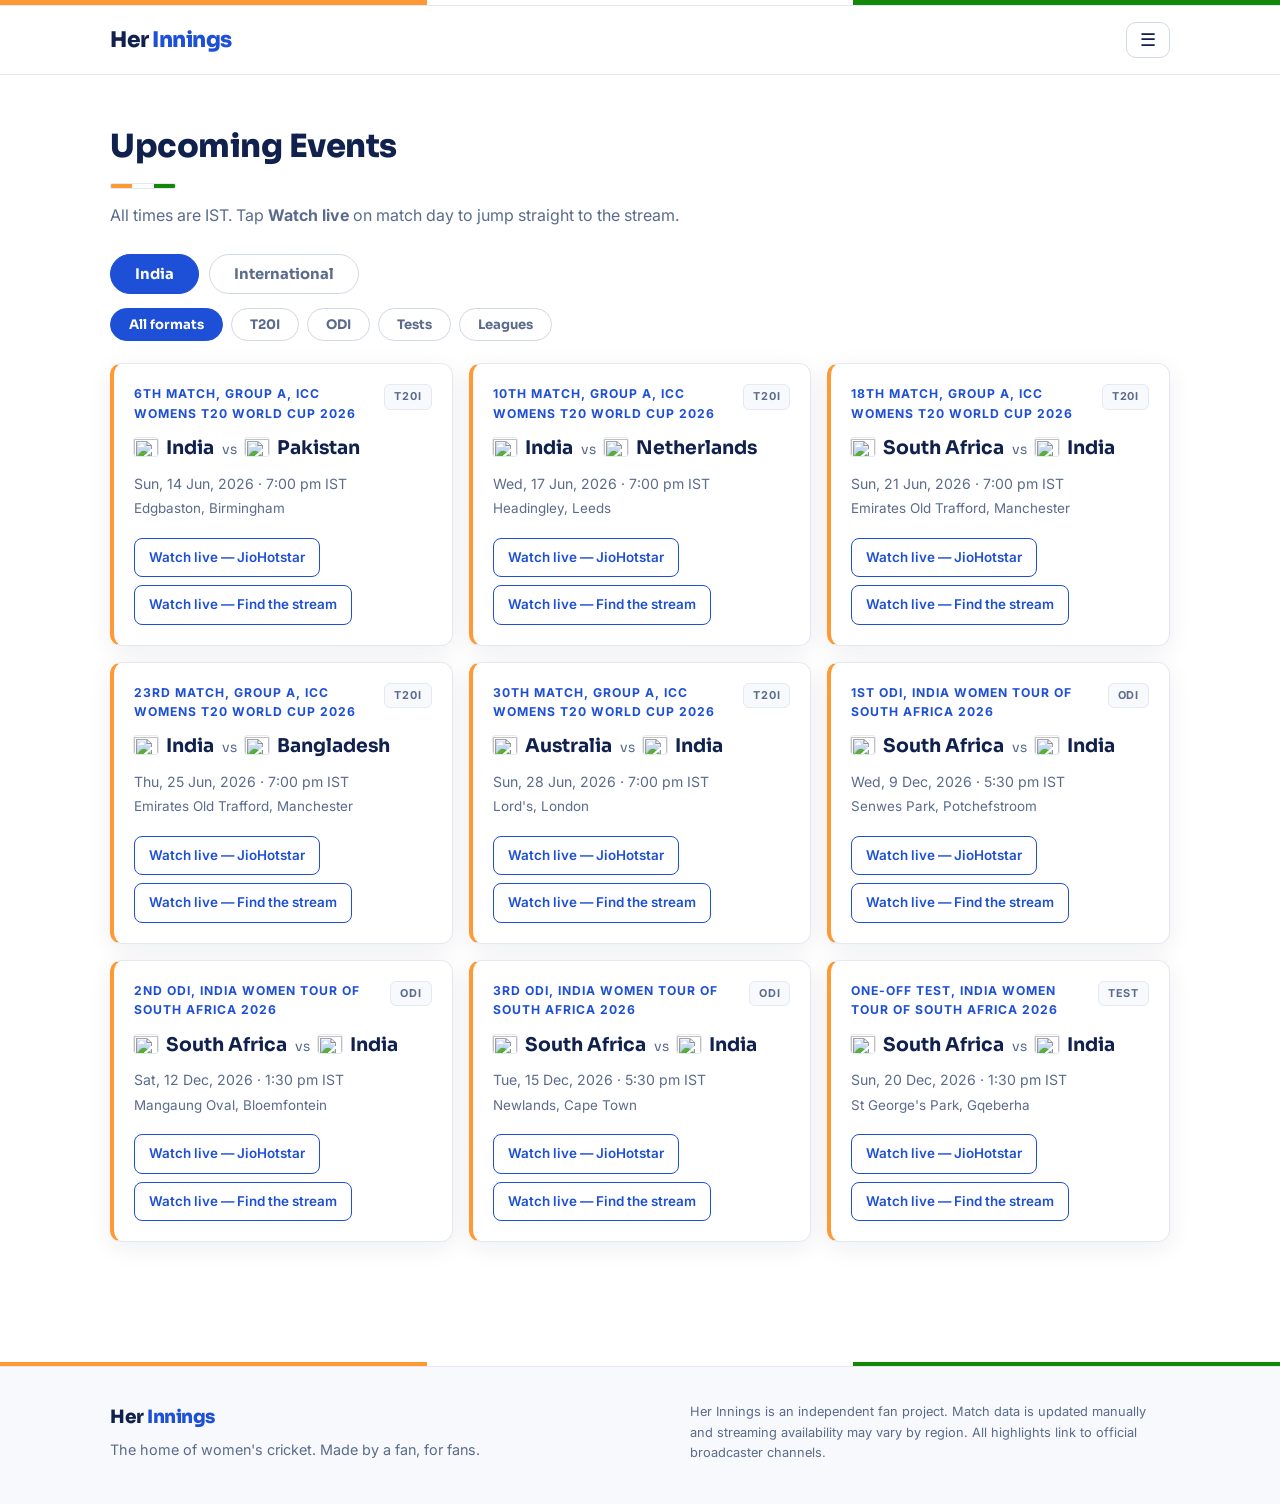
==== events.html @ af9e521b "Split the single-page app into real separate pages index/events/stats/highlights are now standalone " ====
<!DOCTYPE html>
<html lang="en">
<head>
  <meta charset="UTF-8" />
  <meta name="viewport" content="width=device-width, initial-scale=1.0" />
  <title>Upcoming Events — Her Innings</title>
  <meta name="description" content="Upcoming women's cricket fixtures — India and international, T20I, ODI, Tests and leagues, with where to watch." />
  <link rel="preconnect" href="https://fonts.googleapis.com">
  <link href="https://fonts.googleapis.com/css2?family=Sora:wght@400;600;700;800&family=Inter:wght@400;500;600&display=swap" rel="stylesheet">
  <link rel="stylesheet" href="css/style.css?v=8" />
</head>
<body>

  <!-- ===== NAVBAR ===== -->
  <header class="navbar">
    <div class="nav-inner">
      <a class="brand" href="index.html">
        <span class="brand-name">Her <span>Innings</span></span>
      </a>
      <nav class="nav-links" id="navLinks">
        <a href="index.html">Home</a>
        <a href="events.html">Events</a>
        <a href="stats.html">Stats</a>
        <a href="highlights.html">Highlights</a>
      </nav>
      <button class="nav-toggle" id="navToggle" aria-label="Menu">&#9776;</button>
    </div>
  </header>

  <main>
    <section class="page">
      <div class="container">
        <h2 class="page-title">Upcoming Events</h2>
        <p class="page-sub">All times are IST. Tap <strong>Watch live</strong> on match day to jump straight to the stream.</p>

        <div class="subtabs">
          <button class="subtab active" data-events-tab="india">India</button>
          <button class="subtab" data-events-tab="world">International</button>
        </div>

        <div class="subtabs subtabs-format">
          <button class="subtab active" data-format-tab="all">All formats</button>
          <button class="subtab" data-format-tab="T20I">T20I</button>
          <button class="subtab" data-format-tab="ODI">ODI</button>
          <button class="subtab" data-format-tab="Test">Tests</button>
          <button class="subtab" data-format-tab="leagues">Leagues</button>
        </div>

        <div class="search-row" id="worldSearchRow" hidden>
          <input type="search" id="countrySearch" placeholder="Search a country — e.g. Australia, England, Sri Lanka" />
        </div>

        <div class="card-grid" id="eventsGrid"></div>
        <p class="empty-msg" id="eventsEmpty" hidden>No upcoming matches for that filter. Try another format or country!</p>
      </div>
    </section>
  </main>

  <footer class="footer">
    <div class="container footer-inner">
      <div>
        <p class="brand-name footer-brand">Her <span>Innings</span></p>
        <p class="footer-tag">The home of women's cricket. Made by a fan, for fans.</p>
      </div>
      <p class="footer-note">
        Her Innings is an independent fan project. Match data is updated manually and streaming availability may vary by region.
        All highlights link to official broadcaster channels.
      </p>
    </div>
  </footer>

  <script src="js/data.js?v=8"></script>
  <script src="js/app.js?v=8"></script>
  <script src="js/live.js?v=8"></script>
</body>
</html>
---- css/style.css ----
/* =========================================================
   Her Innings — Women's Cricket Hub
   Theme: clean white, India-blue lines, tricolour accents.
   ========================================================= */

:root {
  --bg: #ffffff;
  --bg-soft: #f7f9fc;
  --card: #ffffff;
  --border: #e4e9f1;
  --border-strong: #cfd8e6;
  --text: #11214d;            /* deep navy ink */
  --text-dim: #5b6b8c;
  --blue: #1d4fd7;            /* India jersey blue */
  --blue-dark: #14348f;
  --blue-soft: #eef3ff;
  --saffron: #ff9933;
  --green: #138808;
  --tricolour: linear-gradient(90deg, #ff9933 0 33.33%, #ffffff 33.33% 66.66%, #138808 66.66% 100%);
  --radius: 12px;
  --shadow: 0 6px 24px rgba(17, 33, 77, 0.07);
  --font-display: 'Sora', sans-serif;
  --font-body: 'Inter', sans-serif;
}

* { margin: 0; padding: 0; box-sizing: border-box; }

html { scroll-behavior: smooth; }

body {
  background: var(--bg);
  color: var(--text);
  font-family: var(--font-body);
  line-height: 1.6;
  min-height: 100vh;
}

.container { max-width: 1100px; margin: 0 auto; padding: 0 20px; }

/* ===== Tricolour top ribbon ===== */
body::before {
  content: "";
  display: block;
  height: 5px;
  background: var(--tricolour);
  border-bottom: 1px solid var(--border);
}

/* ===== Navbar ===== */
.navbar {
  position: sticky; top: 0; z-index: 100;
  background: rgba(255, 255, 255, 0.94);
  backdrop-filter: blur(10px);
  border-bottom: 1px solid var(--border);
}
.nav-inner {
  max-width: 1100px; margin: 0 auto; padding: 16px 20px;
  display: flex; align-items: center; justify-content: space-between; gap: 16px;
}
.brand { text-decoration: none; }
.brand-name {
  font-family: var(--font-display); font-weight: 800; font-size: 1.35rem;
  color: var(--text); letter-spacing: -0.5px;
}
.brand-name span { color: var(--blue); }
/* dropdown menu behind the hamburger (all screen sizes) */
.nav-links {
  display: none; position: absolute; top: calc(100% + 8px); right: 20px;
  flex-direction: column; min-width: 220px; padding: 8px;
  background: #ffffff; border: 1px solid var(--border); border-radius: var(--radius);
  box-shadow: 0 12px 32px rgba(17, 33, 77, 0.14);
  animation: menuDrop 0.18s ease;
}
.nav-links.open { display: flex; }
@keyframes menuDrop { from { opacity: 0; transform: translateY(-6px); } to { opacity: 1; transform: none; } }
.nav-links a {
  color: var(--text-dim); text-decoration: none; font-weight: 600; font-size: 0.95rem;
  padding: 11px 14px; border-radius: 8px; border-left: 3px solid transparent;
  transition: all 0.15s;
}
.nav-links a:hover { color: var(--text); background: var(--bg-soft); }
.nav-links a.active { color: var(--blue); background: var(--blue-soft); border-left-color: var(--blue); }
.nav-toggle {
  display: block; background: #ffffff; border: 1.5px solid var(--border-strong); color: var(--text);
  font-size: 1.15rem; line-height: 1; padding: 8px 13px; border-radius: 10px; cursor: pointer;
  transition: all 0.2s;
}
.nav-toggle:hover { border-color: var(--blue); color: var(--blue); }

/* ===== Pages (each one is its own .html file now) ===== */
.page { display: block; padding-bottom: 80px; animation: fadeIn 0.3s ease; }
@keyframes fadeIn { from { opacity: 0; } to { opacity: 1; } }

/* ===== Hero — centred headline, photo banner below ===== */
.hero { padding: 72px 20px 0; text-align: center; }
.hero-inner { max-width: 780px; margin: 0 auto; }
.hero-kicker {
  display: inline-block;
  font-family: var(--font-display); font-weight: 700; font-size: 0.76rem;
  letter-spacing: 3px; color: var(--blue); margin-bottom: 18px;
  padding: 7px 16px; border: 1px solid var(--border-strong); border-radius: 999px;
  background: var(--blue-soft);
}
.hero h1 {
  font-family: var(--font-display); font-size: clamp(2rem, 4.6vw, 3.3rem);
  font-weight: 800; line-height: 1.16; letter-spacing: -1px;
}
.hero h1 em { font-style: italic; color: var(--blue); }
.hero-sub { color: var(--text-dim); font-size: 1.06rem; margin: 22px auto 30px; max-width: 580px; }
.hero-actions { display: flex; gap: 14px; flex-wrap: wrap; justify-content: center; }

.hero-photo {
  max-width: 880px; margin: 56px auto 0;
  border-radius: var(--radius); overflow: hidden;
  background: var(--card); border: 1px solid var(--border);
  box-shadow: var(--shadow); text-align: left;
}
.hero-photo img { display: block; width: 100%; height: auto; }
.hero-photo figcaption {
  padding: 14px 18px; font-size: 0.88rem; font-weight: 600; color: var(--text-dim);
  border-top: 4px solid;
  border-image: var(--tricolour) 1;
  background: var(--bg-soft);
}

.btn {
  display: inline-block; padding: 13px 28px; border-radius: 10px;
  font-family: var(--font-display); font-weight: 700; font-size: 0.93rem;
  text-decoration: none; transition: all 0.2s; cursor: pointer; border: none;
}
.btn-primary { background: var(--blue); color: #ffffff; }
.btn-primary:hover { background: var(--blue-dark); transform: translateY(-1px); }
.btn-ghost { background: #ffffff; color: var(--blue); border: 1.5px solid var(--blue); }
.btn-ghost:hover { background: var(--blue-soft); }

/* ===== Ticker ===== */
.ticker {
  margin: 48px 0 6px; padding: 13px 18px;
  background: var(--blue-soft);
  border: 1px solid var(--border); border-left: 3px solid var(--blue);
  border-radius: 10px;
  font-weight: 500; font-size: 0.94rem; color: var(--text-dim);
  display: flex; align-items: center; gap: 10px;
}
.ticker strong { color: var(--text); }
.ticker .dot {
  width: 8px; height: 8px; border-radius: 50%; background: var(--green);
  animation: pulse 1.4s infinite; flex-shrink: 0;
}
@keyframes pulse { 0%,100% { opacity: 1; } 50% { opacity: 0.3; } }

/* ===== Section titles ===== */
.section-title {
  font-family: var(--font-display); font-size: 1.45rem; font-weight: 700;
  margin: 46px 0 20px; padding-left: 14px;
  border-left: 4px solid var(--blue);
}
.title-accent { color: var(--text-dim); font-weight: 400; font-size: 1.05rem; }
.page-title {
  font-family: var(--font-display); font-size: 2rem; font-weight: 800;
  margin: 46px 0 8px; letter-spacing: -0.5px;
}
.page-title::after {
  content: ""; display: block; width: 64px; height: 4px; margin-top: 10px;
  background: var(--tricolour); border: 1px solid var(--border); border-radius: 2px;
}
.page-sub { color: var(--text-dim); margin: 14px 0 26px; max-width: 640px; }

/* ===== Why grid ===== */
.why-grid { display: grid; grid-template-columns: repeat(auto-fit, minmax(230px, 1fr)); gap: 16px; }
.why-card {
  background: var(--card); border: 1px solid var(--border); border-top: 3px solid var(--blue);
  border-radius: var(--radius); padding: 24px 22px; box-shadow: var(--shadow);
}
.why-card h3 {
  font-family: var(--font-display); font-size: 1.02rem; margin-bottom: 8px; color: var(--text);
}
.why-card p { color: var(--text-dim); font-size: 0.92rem; margin-top: 8px; }

/* ===== Sub-tabs ===== */
.subtabs { display: flex; gap: 10px; margin-bottom: 22px; flex-wrap: wrap; }
.subtab {
  background: #ffffff; color: var(--text-dim); border: 1.5px solid var(--border-strong);
  padding: 10px 24px; border-radius: 999px; font-family: var(--font-display);
  font-weight: 700; font-size: 0.92rem; cursor: pointer; transition: all 0.2s;
}
.subtab:hover { color: var(--blue); border-color: var(--blue); }
.subtab.active { background: var(--blue); color: #ffffff; border-color: var(--blue); }
.subtabs-format { margin-top: -8px; gap: 8px; }
.subtabs-format .subtab { padding: 7px 18px; font-size: 0.82rem; }

/* ===== Search & filters ===== */
.search-row { margin-bottom: 24px; }
.filter-row { display: flex; gap: 12px; margin-bottom: 26px; flex-wrap: wrap; }
input[type="search"], select {
  background: #ffffff; border: 1.5px solid var(--border-strong); color: var(--text);
  padding: 12px 16px; border-radius: 10px; font-family: var(--font-body);
  font-size: 0.95rem; outline: none; transition: border-color 0.2s;
}
input[type="search"]::placeholder { color: #93a3bf; }
input[type="search"] { width: 100%; max-width: 480px; }
.filter-row input[type="search"] { flex: 1; min-width: 220px; }
input[type="search"]:focus, select:focus { border-color: var(--blue); }
select { cursor: pointer; }

/* ===== Flags ===== */
.flag {
  width: 24px; height: 18px; object-fit: cover;
  border-radius: 3px; vertical-align: -3px; margin-right: 8px;
  box-shadow: 0 0 0 1px var(--border);
}
.flag-wi {
  display: inline-flex; align-items: center; justify-content: center;
  width: 24px; height: 18px; vertical-align: -3px; margin-right: 8px;
  background: #7b1c2e; color: #f6d186; border-radius: 3px;
  font-size: 0.55rem; font-weight: 800; letter-spacing: 0.5px;
  box-shadow: 0 0 0 1px var(--border);
}
.player-sub .flag, .player-sub .flag-wi {
  width: 18px; height: 13px; vertical-align: -2px; margin-right: 6px; font-size: 0.45rem;
}

/* ===== Match cards ===== */
.card-grid { display: grid; grid-template-columns: repeat(auto-fill, minmax(320px, 1fr)); gap: 16px; }
.match-card {
  background: var(--card); border: 1px solid var(--border); border-radius: var(--radius);
  padding: 20px; display: flex; flex-direction: column; gap: 12px;
  box-shadow: var(--shadow); transition: border-color 0.2s, transform 0.2s;
}
.match-card:hover { border-color: var(--blue); transform: translateY(-2px); }
.match-card.india-match { border-left: 4px solid var(--saffron); }
.match-top { display: flex; justify-content: space-between; align-items: flex-start; gap: 10px; }
.match-tournament {
  font-size: 0.76rem; font-weight: 700; letter-spacing: 1px; text-transform: uppercase;
  color: var(--blue);
}
.match-teams {
  font-family: var(--font-display); font-size: 1.18rem; font-weight: 700; line-height: 1.35;
  color: var(--text);
}
.match-teams .vs { color: var(--text-dim); font-size: 0.85rem; font-weight: 400; padding: 0 4px; }
.match-meta { color: var(--text-dim); font-size: 0.88rem; display: flex; flex-direction: column; gap: 3px; }
.match-venue { font-size: 0.84rem; }
.match-watch { margin-top: auto; display: flex; gap: 8px; flex-wrap: wrap; padding-top: 6px; }
.watch-link {
  display: inline-block;
  background: #ffffff; color: var(--blue);
  border: 1.5px solid var(--blue);
  padding: 8px 14px; border-radius: 8px; text-decoration: none;
  font-weight: 600; font-size: 0.84rem; transition: all 0.2s;
}
.watch-link:hover { background: var(--blue); color: #ffffff; }
.badge {
  font-size: 0.68rem; font-weight: 700; letter-spacing: 0.8px; padding: 3px 9px;
  border-radius: 6px; text-transform: uppercase; white-space: nowrap;
}
.badge-today { background: #e9f8ee; color: var(--green); border: 1px solid #b9e6c6; }
.badge-format { background: var(--bg-soft); color: var(--text-dim); border: 1px solid var(--border); }

/* ===== Player cards ===== */
.player-grid { display: grid; grid-template-columns: repeat(auto-fill, minmax(300px, 1fr)); gap: 16px; }
.player-card {
  background: var(--card); border: 1px solid var(--border); border-radius: var(--radius);
  padding: 20px; box-shadow: var(--shadow); transition: border-color 0.2s, transform 0.2s;
}
.player-card:hover { border-color: var(--blue); transform: translateY(-2px); }
.player-head { display: flex; align-items: center; gap: 14px; margin-bottom: 16px; }
.player-avatar {
  width: 50px; height: 50px; border-radius: 50%; flex-shrink: 0;
  display: flex; align-items: center; justify-content: center;
  font-family: var(--font-display); font-weight: 800; font-size: 1rem;
  background: var(--blue-soft); color: var(--blue); border: 1.5px solid #c4d4f7;
}
.player-name { font-family: var(--font-display); font-weight: 700; font-size: 1.06rem; }
.player-sub { color: var(--text-dim); font-size: 0.84rem; }
.player-stats {
  display: grid; grid-template-columns: repeat(3, 1fr); gap: 10px;
  border-top: 1px solid var(--border); padding-top: 14px;
}
.stat { text-align: center; }
.stat-val { font-family: var(--font-display); font-weight: 800; font-size: 1.12rem; color: var(--blue-dark); }
.stat-label { font-size: 0.68rem; color: var(--text-dim); letter-spacing: 0.7px; text-transform: uppercase; }
.player-note { margin-top: 12px; font-size: 0.83rem; color: var(--text-dim); font-style: italic; }

/* ===== Highlights ===== */
.highlight-list { display: flex; flex-direction: column; gap: 12px; }
.highlight-card {
  background: var(--card); border: 1px solid var(--border); border-left: 4px solid var(--green);
  border-radius: var(--radius);
  padding: 20px 22px; display: flex; justify-content: space-between; gap: 18px;
  align-items: center; flex-wrap: wrap; box-shadow: var(--shadow); transition: border-color 0.2s;
}
.highlight-card:hover { border-color: var(--blue); border-left-color: var(--green); }
.highlight-info { flex: 1; min-width: 240px; }
.highlight-result { font-weight: 600; color: var(--green); font-size: 0.9rem; margin-top: 4px; }
.highlight-meta { color: var(--text-dim); font-size: 0.85rem; margin-top: 2px; }

/* ===== Empty states ===== */
.empty-msg { color: var(--text-dim); text-align: center; padding: 40px 0; font-size: 1rem; }

/* ===== Footer ===== */
.footer { background: var(--bg-soft); padding: 40px 0; margin-top: 40px; position: relative; }
.footer::before {
  content: "";
  position: absolute; top: 0; left: 0; right: 0; height: 4px;
  background: var(--tricolour);
  border-bottom: 1px solid var(--border);
}
.footer-inner { display: flex; justify-content: space-between; gap: 30px; flex-wrap: wrap; }
.footer-brand { font-size: 1.15rem; }
.footer-tag { color: var(--text-dim); font-size: 0.9rem; margin-top: 6px; }
.footer-note { color: var(--text-dim); font-size: 0.8rem; max-width: 480px; }

/* ===== Responsive ===== */
@media (max-width: 720px) {
  .hero { padding: 48px 20px 0; }
  .hero-photo { margin-top: 40px; }
  .footer-inner { flex-direction: column; }
}
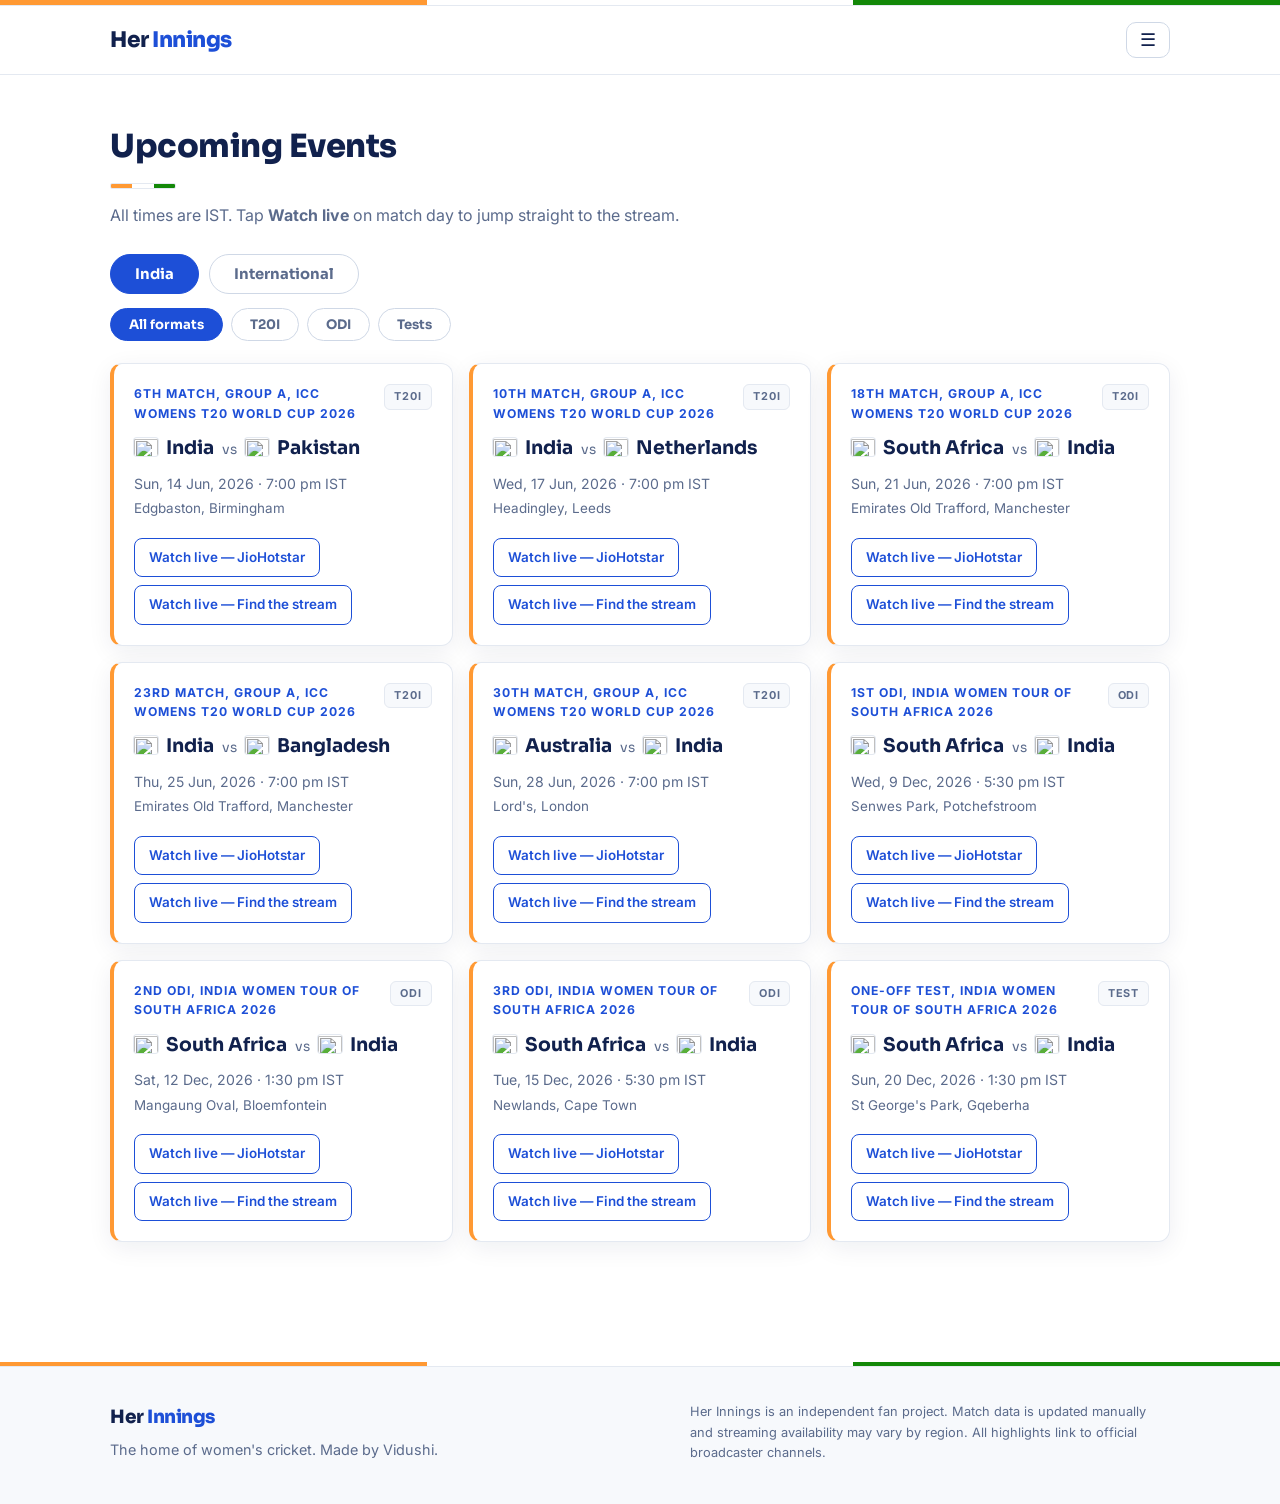
==== commit fe6d705b: "Expand stats to full squads with per-format tabs; drop Leagues tab - 71 players across India, Austra" ====
--- a/events.html
+++ b/events.html
@@ -4,10 +4,10 @@
   <meta charset="UTF-8" />
   <meta name="viewport" content="width=device-width, initial-scale=1.0" />
   <title>Upcoming Events — Her Innings</title>
-  <meta name="description" content="Upcoming women's cricket fixtures — India and international, T20I, ODI, Tests and leagues, with where to watch." />
+  <meta name="description" content="Upcoming women's cricket fixtures — India and international, T20I, ODI and Tests, with where to watch." />
   <link rel="preconnect" href="https://fonts.googleapis.com">
   <link href="https://fonts.googleapis.com/css2?family=Sora:wght@400;600;700;800&family=Inter:wght@400;500;600&display=swap" rel="stylesheet">
-  <link rel="stylesheet" href="css/style.css?v=8" />
+  <link rel="stylesheet" href="css/style.css?v=9" />
 </head>
 <body>
 
@@ -43,7 +43,6 @@
           <button class="subtab" data-format-tab="T20I">T20I</button>
           <button class="subtab" data-format-tab="ODI">ODI</button>
           <button class="subtab" data-format-tab="Test">Tests</button>
-          <button class="subtab" data-format-tab="leagues">Leagues</button>
         </div>
 
         <div class="search-row" id="worldSearchRow" hidden>
@@ -60,7 +59,7 @@
     <div class="container footer-inner">
       <div>
         <p class="brand-name footer-brand">Her <span>Innings</span></p>
-        <p class="footer-tag">The home of women's cricket. Made by a fan, for fans.</p>
+        <p class="footer-tag">The home of women's cricket. Made by Vidushi.</p>
       </div>
       <p class="footer-note">
         Her Innings is an independent fan project. Match data is updated manually and streaming availability may vary by region.
@@ -69,8 +68,8 @@
     </div>
   </footer>
 
-  <script src="js/data.js?v=8"></script>
-  <script src="js/app.js?v=8"></script>
-  <script src="js/live.js?v=8"></script>
+  <script src="js/data.js?v=9"></script>
+  <script src="js/app.js?v=9"></script>
+  <script src="js/live.js?v=9"></script>
 </body>
 </html>
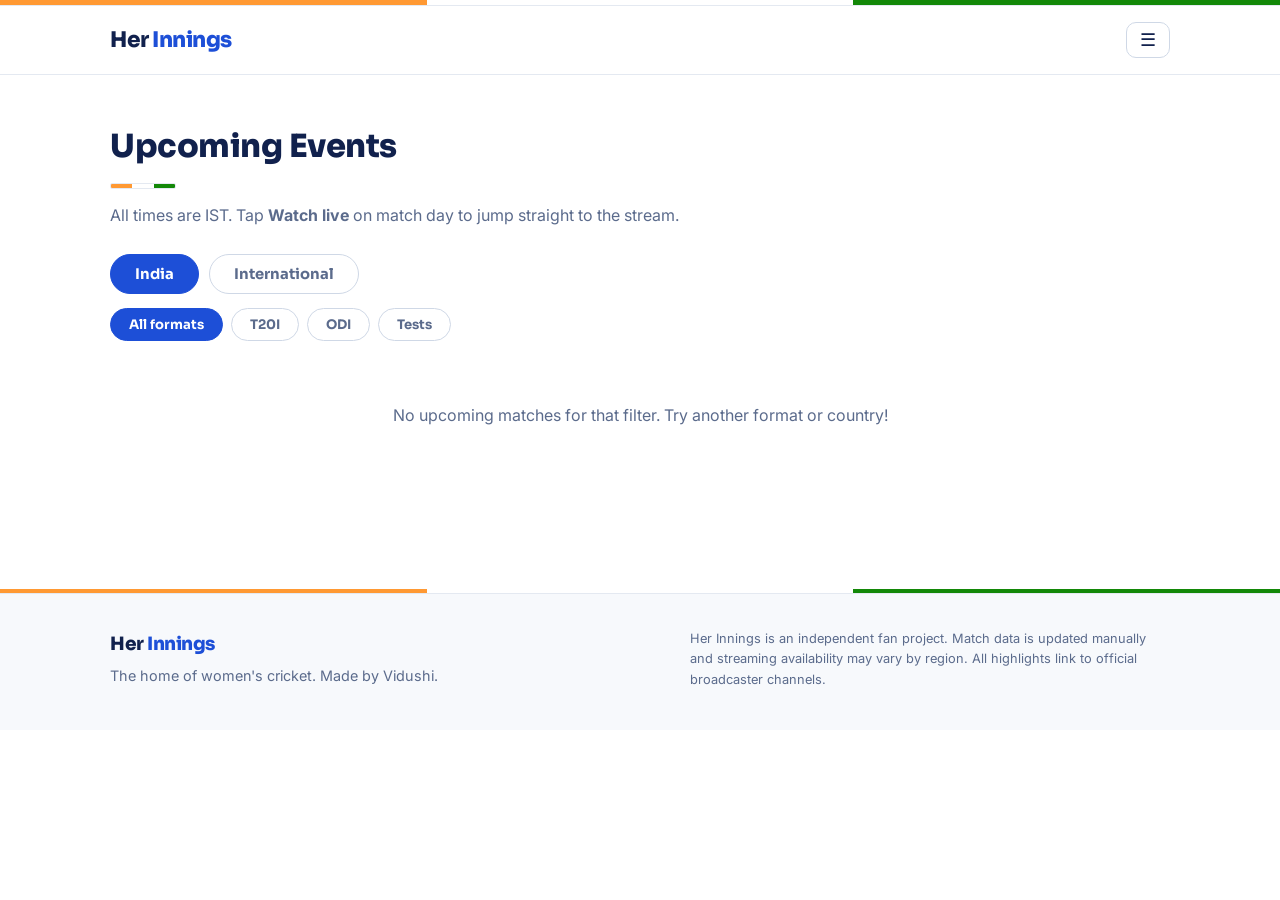
==== commit 4da2f084: "Remove example text from search bar placeholders" ====
--- a/events.html
+++ b/events.html
@@ -7,7 +7,7 @@
   <meta name="description" content="Upcoming women's cricket fixtures — India and international, T20I, ODI and Tests, with where to watch." />
   <link rel="preconnect" href="https://fonts.googleapis.com">
   <link href="https://fonts.googleapis.com/css2?family=Sora:wght@400;600;700;800&family=Inter:wght@400;500;600&display=swap" rel="stylesheet">
-  <link rel="stylesheet" href="css/style.css?v=9" />
+  <link rel="stylesheet" href="css/style.css?v=10" />
 </head>
 <body>
 
@@ -46,7 +46,7 @@
         </div>
 
         <div class="search-row" id="worldSearchRow" hidden>
-          <input type="search" id="countrySearch" placeholder="Search a country — e.g. Australia, England, Sri Lanka" />
+          <input type="search" id="countrySearch" placeholder="Search a country" />
         </div>
 
         <div class="card-grid" id="eventsGrid"></div>
@@ -68,8 +68,8 @@
     </div>
   </footer>
 
-  <script src="js/data.js?v=9"></script>
-  <script src="js/app.js?v=9"></script>
-  <script src="js/live.js?v=9"></script>
+  <script src="js/data.js?v=10"></script>
+  <script src="js/app.js?v=10"></script>
+  <script src="js/live.js?v=10"></script>
 </body>
 </html>
